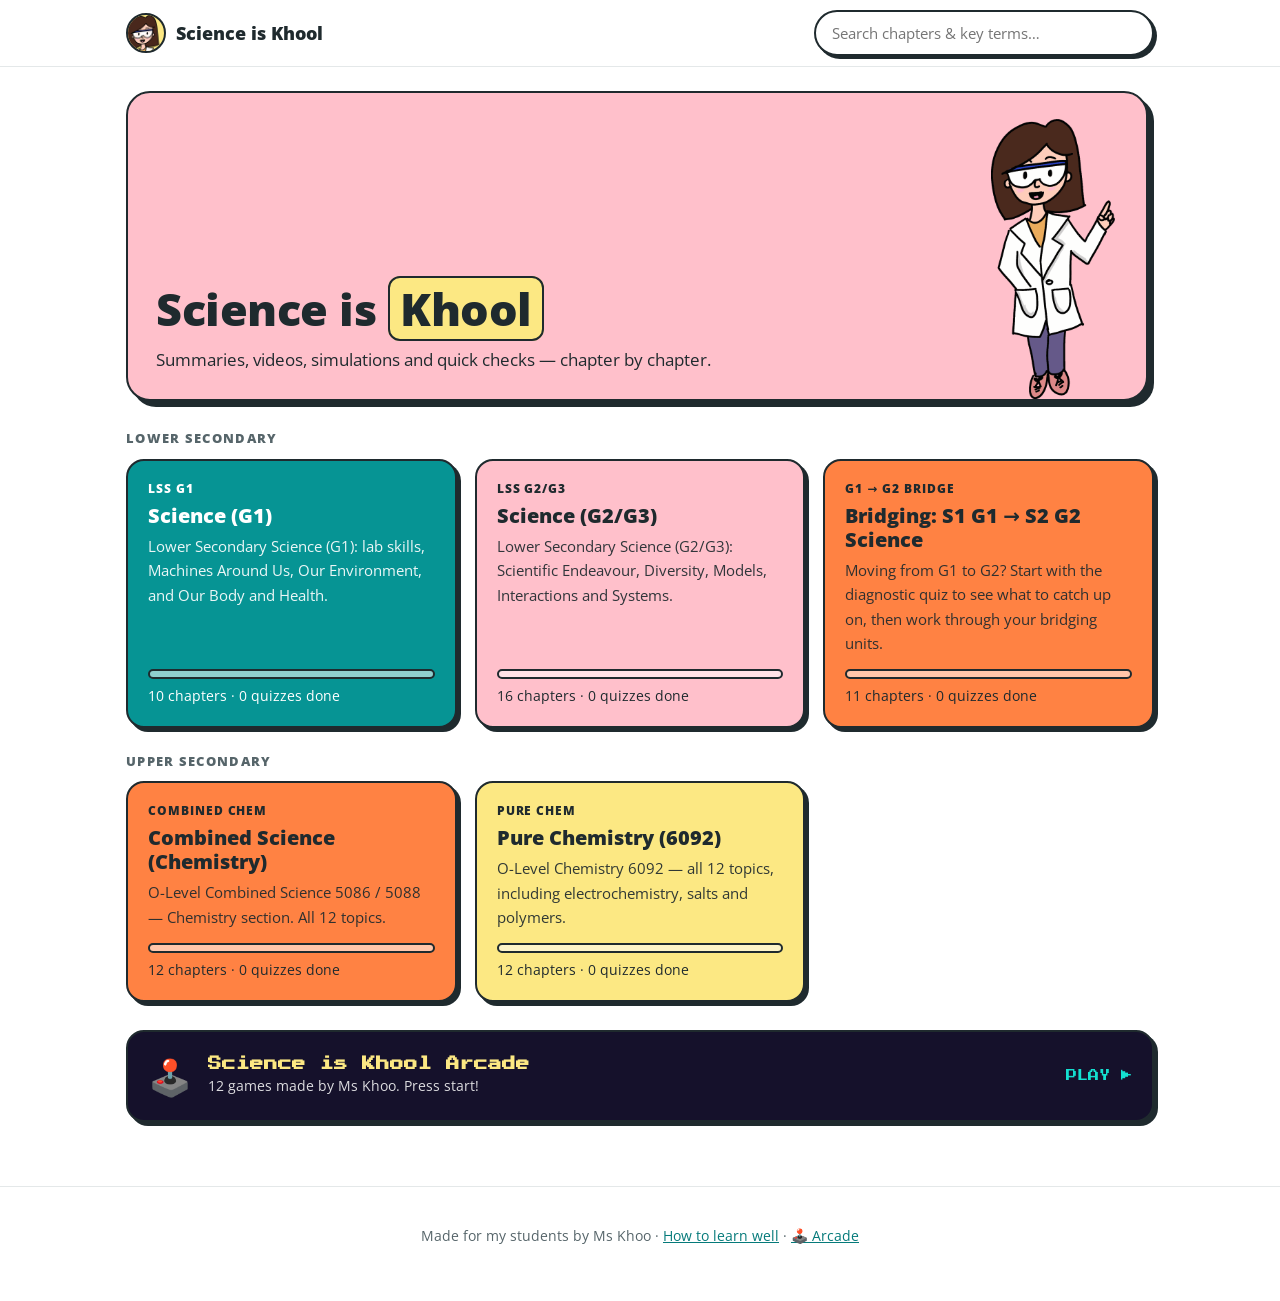
==== index.html @ 7b704f18 "added smog invaders" ====
<!doctype html>
<html lang="en">
<head>
  <meta charset="utf-8">
  <meta name="viewport" content="width=device-width, initial-scale=1">
  <title>Science is Khool</title>
  <meta name="referrer" content="strict-origin-when-cross-origin">
  <meta name="description" content="Chapter summaries, videos, simulations and quizzes for secondary science and chemistry.">
  <link rel="icon" type="image/png" href="assets/img/favicon.png">
  <link rel="preconnect" href="https://fonts.googleapis.com">
  <link rel="preconnect" href="https://fonts.gstatic.com" crossorigin>
  <link href="https://fonts.googleapis.com/css2?family=Open+Sans:wght@300;400;600;700;800&family=Press+Start+2P&display=swap" rel="stylesheet">
  <link rel="stylesheet" href="assets/style.css?v=20261013a">
</head>
<body>
  <header class="topbar">
    <div class="topbar-inner">
      <a class="brand" href="#/">
        <img src="assets/img/head.png" alt="">
        <span>Science is Khool</span>
      </a>
      <div class="search-wrap">
        <input id="search" type="search" placeholder="Search chapters &amp; key terms…" aria-label="Search chapters and key terms" autocomplete="off">
        <div id="search-results" class="search-results" hidden></div>
      </div>
    </div>
  </header>

  <main id="app" tabindex="-1"></main>

  <footer class="footer">
    <p>Made for my students by Ms Khoo · <a href="#/how-to-learn">How to learn well</a> · <a href="#/arcade">🕹️ Arcade</a></p>
  </footer>

  <!-- Content. To update the site, edit the files in /data.
       After any change, bump the ?v= number below (e.g. 20261004b -> 20261005a)
       so students' browsers load the new version instead of an old saved copy. -->
  <script src="data/site.js?v=20261013a"></script>
  <script src="data/g1-science.js?v=20261013a"></script>
  <script src="data/g2g3-science.js?v=20261013a"></script>
  <script src="data/bridge-g1g2.js?v=20261013a"></script>
  <script src="data/combined-chem.js?v=20261013a"></script>
  <script src="data/pure-chem.js?v=20261013a"></script>
  <script src="data/recall.js?v=20261013a"></script>
  <script src="data/spelling.js?v=20261013a"></script>
  <script src="data/arcade.js?v=20261013a"></script>
  <script src="assets/app.js?v=20261013a"></script>
</body>
</html>
---- assets/style.css ----
/* Science is Khool — Tropical Punch theme
   Colours: Mango #FF8243 · Papaya #FFC0CB · Pineapple #FCE883 · Teal #069494 */
:root {
  --orange: #FF8243;
  --pink: #FFC0CB;
  --yellow: #FCE883;
  --teal: #069494;
  --teal-ink: #057A7A;      /* deeper teal for small text/links (passes contrast) */
  --orange-tint: #FFE6DA;
  --pink-tint: #FFEEF1;
  --yellow-tint: #FEF8D9;
  --teal-tint: #DDF2F2;
  --ink: #1F2A2E;
  --muted: #56656A;
  --line: #E4E8E9;
  --bg: #FFFFFF;
  --outline: 2.5px solid var(--ink);
  --pop: 4px 4px 0 var(--ink);
  --radius: 18px;
}
* { box-sizing: border-box; }
html { scroll-padding-top: 130px; }
body { margin: 0; background: var(--bg); color: var(--ink); font: 16px/1.6 "Open Sans", system-ui, -apple-system, "Segoe UI", sans-serif; }
h1, h2, h3 { font-weight: 800; line-height: 1.2; margin: 0 0 .5em; }
h1 { font-size: clamp(1.8rem, 4.6vw, 2.8rem); letter-spacing: -.01em; }
h2 { font-size: 1.45rem; }
h3 { font-size: 1.08rem; }
a { color: var(--teal-ink); }
.muted { color: var(--muted); }
.small { font-size: .875rem; }

/* ---------- top bar ---------- */
.topbar { position: sticky; top: 0; z-index: 20; background: rgba(255,255,255,.94); backdrop-filter: blur(8px); border-bottom: 1px solid var(--line); }
.topbar-inner { max-width: 1060px; margin: 0 auto; padding: 10px 16px; display: flex; gap: 16px; align-items: center; justify-content: space-between; }
.brand { display: flex; align-items: center; gap: 10px; text-decoration: none; color: var(--ink); font-weight: 800; font-size: 1.15rem; white-space: nowrap; }
.brand img { width: 40px; height: 40px; border-radius: 50%; background: var(--yellow); border: var(--outline); object-fit: cover; }
.search-wrap { position: relative; flex: 1; max-width: 340px; }
#search { width: 100%; padding: 9px 16px; border-radius: 99px; border: var(--outline); background: #fff; color: var(--ink); font: inherit; font-size: .95rem; box-shadow: 3px 3px 0 var(--ink); }
#search:focus { outline: 3px solid var(--yellow); outline-offset: 2px; }
.search-results { position: absolute; right: 0; left: 0; top: calc(100% + 10px); background: #fff; border: var(--outline); border-radius: 14px; box-shadow: var(--pop); overflow: hidden; }
.search-results a { display: flex; flex-direction: column; padding: 9px 14px; text-decoration: none; color: var(--ink); border-bottom: 1px solid var(--line); }
.search-results a:hover { background: var(--yellow-tint); }
@media (max-width: 560px) { .brand span { display: none; } .search-wrap { max-width: none; } }

main { max-width: 1060px; margin: 0 auto; padding: 18px 16px 56px; outline: none; }
.footer { text-align: center; color: var(--muted); font-size: .875rem; padding: 24px 16px 40px; border-top: 1px solid var(--line); }

/* ---------- hero (sticker block) ---------- */
.hero { position: relative; display: grid; grid-template-columns: 1fr auto; align-items: end; gap: 12px;
  background: var(--hero, var(--pink)); border: var(--outline); border-radius: 24px; box-shadow: 6px 6px 0 var(--ink);
  padding: 26px 28px 0; margin: 6px 6px 30px 0; overflow: hidden; }
.hero-text { padding-bottom: 26px; min-width: 0; }
.hero h1 { margin: 0; }
.hero h1 em { font-style: normal; background: var(--yellow); padding: 0 10px; border-radius: 12px; border: var(--outline); white-space: nowrap; }
.hero p { margin: 10px 0 0; font-size: 1.08rem; }
.hero .mascot { width: 130px; max-height: 280px; object-fit: contain; object-position: bottom; display: block; align-self: end; }
.hero.small-hero .mascot { width: 100px; }
.hero .eyebrow { display: inline-block; font-size: .78rem; font-weight: 800; letter-spacing: .08em; text-transform: uppercase; background: #fff; border: 2px solid var(--ink); border-radius: 99px; padding: 2px 10px; margin-bottom: 10px; color: var(--ink); }
.hero .inquiry { font-style: italic; }
@media (max-width: 600px) {
  .hero { grid-template-columns: 1fr; padding: 20px 18px 0; }
  .hero .mascot { width: 84px; justify-self: end; margin-top: -10px; }
  .hero.small-hero .mascot { width: 56px; margin-top: -6px; }
  .hero-text { padding-bottom: 0; }
  .hero.small-hero { grid-template-columns: 1fr auto; padding-bottom: 0; }
  .hero.small-hero .hero-text { padding-bottom: 18px; }
}

/* ---------- home: levels + course stickers ---------- */
.level { margin-top: 26px; }
.level-title { font-size: .82rem; text-transform: uppercase; letter-spacing: .1em; color: var(--muted); font-weight: 800; margin-bottom: 12px; }
.course-grid { display: grid; gap: 18px; grid-template-columns: repeat(auto-fill, minmax(260px, 1fr)); }
.sticker { display: flex; flex-direction: column; gap: 6px; padding: 18px 20px; border-radius: var(--radius); border: var(--outline); box-shadow: var(--pop);
  background: var(--card, #fff); color: var(--card-ink, var(--ink)); text-decoration: none; transition: transform .12s, box-shadow .12s; }
a.sticker:hover { transform: translate(-2px, -2px); box-shadow: 6px 6px 0 var(--ink); }
a.sticker:active { transform: translate(2px, 2px); box-shadow: 1px 1px 0 var(--ink); }
.sticker h3 { margin: 0; font-size: 1.25rem; }
.sticker p { margin: 0; font-size: .95rem; flex: 1; opacity: .92; }
.tag { font-size: .74rem; font-weight: 800; text-transform: uppercase; letter-spacing: .08em; }
.progress { height: 10px; background: rgba(255,255,255,.55); border: 2px solid var(--ink); border-radius: 99px; overflow: hidden; margin-top: 8px; }
.progress span { display: block; height: 100%; background: var(--ink); }
.sticker.soon { box-shadow: none; border-style: dashed; }
.sticker .old-link { color: inherit; font-weight: 700; }
.badge { align-self: flex-start; display: inline-block; font-size: .72rem; font-weight: 800; padding: 2px 10px; border-radius: 99px; background: #fff; color: var(--ink); border: 2px solid var(--ink); vertical-align: middle; }

/* colour themes for stickers */
.c-teal   { --card: var(--teal);   --card-ink: #fff; }
.c-orange { --card: var(--orange); --card-ink: var(--ink); }
.c-yellow { --card: var(--yellow); --card-ink: var(--ink); }
.c-pink   { --card: var(--pink);   --card-ink: var(--ink); }
.c-teal .badge { color: var(--ink); }

/* ---------- course page ---------- */
.crumbs { font-size: .875rem; color: var(--muted); margin-bottom: 14px; }
.crumbs a { color: var(--muted); }
.group-title { margin: 30px 0 12px; font-size: 1.05rem; display: inline-block; background: var(--yellow); padding: 2px 10px; border-radius: 8px; }
.chapter-grid { display: grid; gap: 16px; grid-template-columns: repeat(auto-fill, minmax(290px, 1fr)); }
.chapter-card { flex-direction: row; align-items: center; gap: 14px; padding: 14px 16px; }
.ch-num { flex: none; width: 44px; height: 44px; border-radius: 50%; display: grid; place-items: center; font-weight: 800; font-size: 1.1rem; background: #fff; color: var(--ink); border: 2px solid var(--ink); }
.ch-body { display: flex; flex-direction: column; flex: 1; min-width: 0; }
.ch-body strong { font-size: 1.02rem; line-height: 1.3; }
.ch-body .q-hint { font-size: .82rem; opacity: .85; line-height: 1.35; margin-top: 2px; }
.tick { flex: none; font-size: .78rem; font-weight: 800; color: var(--ink); background: #fff; border: 2px solid var(--ink); padding: 2px 8px; border-radius: 99px; }

/* ---------- chapter page ---------- */
.subnav { position: sticky; top: 66px; z-index: 10; display: flex; gap: 10px; padding: 10px 4px 12px; background: #fff; overflow-x: auto; margin: -12px 0 6px; }
.subnav a { display: flex; align-items: center; gap: 8px; padding: 7px 16px 7px 8px; border-radius: 99px; background: #fff; border: var(--outline); text-decoration: none; color: var(--ink); font-weight: 700; font-size: .92rem; white-space: nowrap; }
.subnav a:hover { background: var(--yellow); }
.subnav a span { width: 24px; height: 24px; border-radius: 50%; background: var(--teal); color: #fff; display: grid; place-items: center; font-size: .75rem; font-weight: 800; }

.block { background: #fff; border: 1px solid var(--line); border-radius: var(--radius); padding: 22px; margin: 18px 0; }
.block-head { display: flex; justify-content: space-between; align-items: center; gap: 12px; margin-bottom: 6px; }
.block-head h2 { margin: 0; display: flex; align-items: center; gap: 10px; }
.block-head h2::before { content: ""; width: 14px; height: 14px; border-radius: 50%; background: var(--dot, var(--teal)); border: 2px solid var(--ink); }
#summary { --dot: var(--teal); } #watch { --dot: var(--orange); } #explore { --dot: var(--yellow); } #check { --dot: var(--pink); }

.objectives { background: var(--yellow-tint); border-radius: 14px; padding: 14px 18px; margin: 12px 0 16px; }
.objectives h3 { margin-bottom: 6px; }
.objectives ul { margin: 0; padding-left: 20px; }
.sum-card { border-left: 5px solid var(--teal); padding: 2px 0 2px 16px; margin: 20px 0; }
.sum-card:nth-of-type(4n+2) { border-left-color: var(--orange); }
.sum-card:nth-of-type(4n+3) { border-left-color: var(--pink); }
.sum-card:nth-of-type(4n+4) { border-left-color: var(--yellow); }
.sum-card ul, .sum-card ol { margin: .3em 0; padding-left: 22px; }
.sum-card li { margin: .25em 0; }
.tip { background: var(--orange-tint); border-radius: 10px; padding: 10px 14px; font-size: .95rem; }
.tip::before { content: "💡 "; }
.table-wrap { overflow-x: auto; margin: 10px 0; }
table { border-collapse: separate; border-spacing: 0; width: 100%; font-size: .93rem; border: 1px solid var(--line); border-radius: 12px; overflow: hidden; }
th, td { padding: 8px 12px; text-align: left; vertical-align: top; border-bottom: 1px solid var(--line); }
tr:last-child td { border-bottom: 0; }
th { background: var(--pink-tint); font-weight: 700; }
td + td, th + th { border-left: 1px solid var(--line); }
.terms { margin-top: 20px; border: 1px solid var(--line); border-radius: 14px; padding: 12px 18px; }
.terms summary { cursor: pointer; font-weight: 800; }
.terms dl { display: grid; gap: 10px; grid-template-columns: repeat(auto-fill, minmax(250px, 1fr)); margin: 12px 0 4px; }
.terms dl div { background: var(--teal-tint); border-radius: 12px; padding: 10px 14px; }
.terms dt { font-weight: 800; }
.terms dd { margin: 0; font-size: .93rem; }
.extra ul { padding-left: 20px; }

.video { position: relative; aspect-ratio: 16/9; border-radius: 16px; overflow: hidden; background: #000; border: var(--outline); }
.video iframe { position: absolute; inset: 0; width: 100%; height: 100%; border: 0; }
.think { background: var(--yellow-tint); border-radius: 12px; padding: 10px 14px; margin: 12px 0; font-size: .95rem; }
.sims { display: grid; gap: 18px; }
.sim { border: 1px solid var(--line); border-radius: 16px; padding: 16px; }
.sim-head { display: flex; justify-content: space-between; align-items: center; gap: 10px; flex-wrap: wrap; }
.sim-frame { aspect-ratio: 4/3; max-height: 640px; width: 100%; border-radius: 12px; background: var(--teal-tint); display: grid; place-items: center; overflow: hidden; border: 2px dashed var(--teal); }
.sim-frame.loaded { display: block; border: var(--outline); }
.sim-frame iframe { width: 100%; height: 100%; border: 0; }

/* buttons */
.btn { display: inline-flex; align-items: center; gap: 6px; padding: 9px 18px; border-radius: 99px; border: var(--outline); background: var(--teal); color: #fff; font: 700 .95rem "Open Sans", sans-serif; cursor: pointer; text-decoration: none; box-shadow: 3px 3px 0 var(--ink); transition: transform .1s, box-shadow .1s; }
.btn:hover { transform: translate(-1px, -1px); box-shadow: 4px 4px 0 var(--ink); }
.btn:active { transform: translate(2px, 2px); box-shadow: 1px 1px 0 var(--ink); }
.btn.small { padding: 5px 13px; font-size: .85rem; }
.btn.ghost { background: #fff; color: var(--ink); }
.btn.sun { background: var(--yellow); color: var(--ink); }
.btn:disabled { opacity: .6; cursor: default; transform: none; }

/* ---------- quiz: outlined bubbles ---------- */
.quiz { padding-left: 0; list-style: none; counter-reset: q; margin: 0; }
.q { counter-increment: q; border-top: 1px solid var(--line); padding: 18px 0; }
.q:first-child { border-top: 0; }
.q-text { font-weight: 700; margin: 0 0 12px; }
.q-text::before { content: counter(q); display: inline-grid; place-items: center; width: 28px; height: 28px; margin-right: 8px; border-radius: 50%; background: var(--pink); border: 2px solid var(--ink); font-weight: 800; font-size: .85rem; }
.opts { display: grid; gap: 10px; }
.opt { display: flex; gap: 12px; align-items: center; text-align: left; padding: 10px 14px; border-radius: 14px; border: var(--outline); background: #fff; color: var(--ink); font: inherit; cursor: pointer; transition: transform .1s, box-shadow .1s, background .1s; }
.opt:hover:not(:disabled) { background: var(--yellow-tint); transform: translate(-1px, -1px); box-shadow: 3px 3px 0 var(--ink); }
.opt .letter { flex: none; width: 30px; height: 30px; border-radius: 50%; border: 2px solid var(--ink); display: grid; place-items: center; font-weight: 800; font-size: .85rem; background: #fff; }
.opt:disabled { cursor: default; }
.opt.correct { background: var(--teal-tint); }
.opt.correct .letter { background: var(--teal); color: #fff; }
.opt.wrong { background: var(--orange-tint); }
.opt.wrong .letter { background: var(--orange); }
.feedback { margin-top: 12px; padding: 10px 14px; border-radius: 12px; font-size: .95rem; }
.feedback.good { background: var(--teal-tint); }
.feedback.bad { background: var(--orange-tint); }
.quiz-result { margin-top: 18px; background: var(--pink); border: var(--outline); border-radius: var(--radius); box-shadow: var(--pop); padding: 18px 20px; }
.score { display: flex; align-items: center; gap: 16px; flex-wrap: wrap; margin-bottom: 14px; }
.score .big { font-weight: 800; font-size: 2.3rem; background: #fff; border: var(--outline); border-radius: 16px; padding: 0 14px; }
.score img { width: 54px; }
.submit-form { margin-top: 16px; background: #fff; border-radius: 14px; padding: 14px 16px; border: 2px solid var(--ink); }
.fields { display: grid; gap: 10px; grid-template-columns: repeat(auto-fill, minmax(160px, 1fr)); margin-bottom: 12px; }
.fields label { display: flex; flex-direction: column; font-size: .875rem; font-weight: 700; gap: 4px; }
.fields input, .fields select { padding: 8px 12px; border-radius: 10px; border: 2px solid var(--ink); background: #fff; color: var(--ink); font: inherit; }

.pager { display: flex; justify-content: space-between; gap: 12px; margin-top: 24px; flex-wrap: wrap; }
.pager a { text-decoration: none; font-weight: 700; color: var(--ink); border: var(--outline); border-radius: 99px; padding: 7px 16px; box-shadow: 3px 3px 0 var(--ink); background: #fff; }
.pager a:hover { background: var(--yellow); }

@media print {
  .topbar, .subnav, #watch, #explore, #check, .pager, .footer, .crumbs, [data-print], .hero .mascot { display: none !important; }
  .hero { box-shadow: none; border: 0; background: none; padding: 0; }
  .block { border: 0; padding: 0; }
  .terms { break-inside: avoid; }
}

/* click-to-play video thumbnail */
.video-facade { position: absolute; inset: 0; width: 100%; height: 100%; padding: 0; border: 0; cursor: pointer; background: #000; }
.video-facade img { width: 100%; height: 100%; object-fit: cover; display: block; opacity: .92; }
.video-facade .play { position: absolute; left: 50%; top: 50%; transform: translate(-50%, -50%); width: 78px; height: 78px; border-radius: 50%;
  background: var(--orange); color: var(--ink); border: var(--outline); box-shadow: var(--pop); display: grid; place-items: center; font-size: 1.8rem; padding-left: 6px; transition: transform .12s; }
.video-facade:hover .play { transform: translate(-50%, -50%) scale(1.08); }

/* summary sheet images */
.sheets { display: grid; gap: 16px; margin: 6px 0 18px; }
.sheets.multi { grid-template-columns: repeat(auto-fit, minmax(300px, 1fr)); }
.sheet { margin: 0; border: var(--outline); border-radius: 16px; overflow: hidden; background: #fff; box-shadow: var(--pop); }
.sheet-btn { display: block; position: relative; width: 100%; padding: 0; border: 0; background: #fff; cursor: zoom-in; }
.sheet-btn img { display: block; width: 100%; height: auto; }
.zoom-hint { position: absolute; right: 10px; bottom: 10px; background: var(--ink); color: #fff; font-size: .8rem; font-weight: 700; padding: 4px 10px; border-radius: 99px; opacity: .85; }
.sheet figcaption { display: flex; justify-content: space-between; align-items: center; gap: 10px; padding: 10px 14px; border-top: 2px solid var(--ink); font-weight: 700; font-size: .92rem; background: var(--yellow-tint); }

.viewer { position: fixed; inset: 0; z-index: 100; background: rgba(20, 26, 28, .94); display: flex; flex-direction: column; }
.viewer-bar { display: flex; justify-content: space-between; align-items: center; gap: 10px; padding: 10px 14px; color: #fff; }
.viewer-title { font-weight: 700; overflow: hidden; text-overflow: ellipsis; white-space: nowrap; }
.viewer-tools { display: flex; gap: 8px; flex: none; }
.vbtn { width: 42px; height: 42px; border-radius: 50%; border: 2px solid var(--ink); background: #fff; color: var(--ink); font: 800 1.2rem "Open Sans", sans-serif; display: grid; place-items: center; cursor: pointer; text-decoration: none; }
.vbtn.dl { background: var(--yellow); }
.vbtn.close { background: var(--orange); }
.viewer-stage { flex: 1; overflow: hidden; display: grid; place-items: center; touch-action: none; cursor: grab; }
.viewer-stage:active { cursor: grabbing; }
.viewer-stage img { max-width: 96vw; max-height: calc(100vh - 110px); transform-origin: center center; user-select: none; background: #fff; border-radius: 6px; }
.vnav { position: absolute; top: 50%; transform: translateY(-50%); width: 46px; height: 46px; border-radius: 50%; border: 2px solid var(--ink); background: var(--yellow); font-size: 1.8rem; line-height: 1; cursor: pointer; }
.vnav.prev { left: 12px; } .vnav.next { right: 12px; }
.viewer-help { text-align: center; color: #cfd6d8; font-size: .8rem; margin: 6px 0 10px; }
@media print { .sheets { display: none; } }

/* several videos in one chapter */
.videos { display: grid; gap: 22px; }
.videos.multi { grid-template-columns: repeat(auto-fit, minmax(300px, 1fr)); }
.video-label { margin: 0 0 8px; font-size: 1rem; }
.video-item .think { margin-bottom: 0; }

/* chapter-specific mascot poses (wider drawings with speech bubbles) */
.hero.small-hero .mascot.pose { width: auto; height: 230px; max-width: 280px; max-height: none; }
.score img { width: auto; height: 120px; }
@media (max-width: 600px) {
  .hero.small-hero .mascot.pose { height: 120px; max-width: 150px; margin-top: -6px; }
  .score img { height: 90px; }
}

/* bridging course: study links + diagnostic plan */
.study-links { margin: 6px 0 18px; }
.study-links h3 { margin-bottom: 10px; }
.link-cards { display: grid; gap: 12px; grid-template-columns: repeat(auto-fill, minmax(240px, 1fr)); }
.link-card { display: flex; flex-direction: column; gap: 4px; padding: 14px 16px; border: var(--outline); border-radius: 16px; background: var(--yellow-tint); color: var(--ink); text-decoration: none; box-shadow: 3px 3px 0 var(--ink); transition: transform .1s, box-shadow .1s; }
.link-card:hover { transform: translate(-1px, -1px); box-shadow: 4px 4px 0 var(--ink); background: var(--yellow); }
.link-card .link-status { color: var(--teal-ink); font-weight: 700; }
.diag { background: #fff; border: 2px solid var(--ink); border-radius: 14px; padding: 14px 16px; margin-top: 14px; }
.diag ul { list-style: none; padding: 0; margin: 0 0 8px; display: grid; gap: 8px; }
.diag li { display: flex; align-items: center; gap: 12px; padding: 8px 10px; border-radius: 12px; }
.diag li.ok { background: var(--teal-tint); }
.diag li.todo { background: var(--orange-tint); }
.diag-mark { flex: none; width: 28px; height: 28px; border-radius: 50%; border: 2px solid var(--ink); display: grid; place-items: center; font-weight: 800; background: #fff; }
.diag li.ok .diag-mark { background: var(--teal); color: #fff; }
.diag li.todo .diag-mark { background: var(--orange); }
.diag-name { flex: 1; display: flex; flex-direction: column; min-width: 0; }

/* ---------- recall warm-up + spelling ---------- */
.recall { background: var(--yellow-tint); }
.recall .opt { background: #fff; }
.recall-done { margin-top: 14px; padding: 12px 16px; border: var(--outline); border-radius: 14px; background: #fff; display: flex; flex-wrap: wrap; gap: 10px; align-items: center; }
.part { margin: 22px 0 4px; font-size: 1.05rem; color: var(--teal-ink); }
.part:first-child { margin-top: 0; }
.spell-hint { margin: -6px 0 10px; }
.spell-row { display: flex; gap: 10px; flex-wrap: wrap; }
.spell-row input { flex: 1 1 220px; min-width: 0; font: inherit; font-size: 1.05rem; padding: 10px 14px; border: var(--outline); border-radius: 14px; background: #fff; color: var(--ink); }
.spell-row input:focus { outline: 3px solid var(--yellow); outline-offset: 1px; }
.spell-row input.ok { background: var(--teal-tint); }
.spell-row input.no { background: var(--orange-tint); }
.recall-done[hidden] { display: none; }

/* ---------- home: arcade banner ---------- */
.arcade-banner { display: flex; align-items: center; gap: 16px; margin: 28px 0 8px; padding: 16px 20px; border-radius: var(--radius); border: var(--outline); box-shadow: var(--pop);
  background: #15112B; color: #fff; text-decoration: none; transition: transform .1s, box-shadow .1s; }
.arcade-banner:hover { transform: translate(-2px, -2px); box-shadow: 6px 6px 0 var(--ink); }
.arcade-banner strong { display: block; font-family: "Press Start 2P", monospace; font-size: .85rem; line-height: 1.6; color: var(--yellow); }
.arcade-banner .small { display: block; opacity: .85; }
.ab-joy { font-size: 2.2rem; }
.ab-go { margin-left: auto; font-family: "Press Start 2P", monospace; font-size: .7rem; color: #14E0D0; white-space: nowrap; }

/* ---------- arcade page ---------- */
body.arcade-mode { background: #0E0B1F; color: #EDE9FF; }
body.arcade-mode .topbar { background: rgba(14,11,31,.94); border-bottom-color: #2A2450; }
body.arcade-mode .brand { color: #fff; }
body.arcade-mode .footer { color: #A9A3C9; }
body.arcade-mode .footer a { color: #14E0D0; }
body.no-scroll { overflow: hidden; }
.px { font-family: "Press Start 2P", monospace; letter-spacing: .02em; }
.arcade { position: relative; padding: 8px 0 24px; }
.arcade::before { content: ""; position: fixed; inset: 0; pointer-events: none; z-index: 30;
  background: repeating-linear-gradient(to bottom, rgba(255,255,255,.035) 0 1px, transparent 1px 3px); }
.arcade-head { text-align: center; padding: 28px 8px 12px; }
.arcade-head h1 { margin: 10px 0 14px; font-size: clamp(1.15rem, 4.6vw, 2.2rem); line-height: 1.5; color: #fff;
  text-shadow: 0 0 6px #FF6FAE, 0 0 18px #FF6FAE, 3px 3px 0 #FF8243; }
.arcade-head h1 span { color: var(--yellow); text-shadow: 0 0 6px #FCE883, 0 0 20px #FF8243, 3px 3px 0 #069494; font-size: 1.35em; }
.arcade-sub { color: #C9C3EA; margin: 0; }
.blink { color: #14E0D0; font-size: .75rem; margin: 0; animation: blink 1.1s steps(1) infinite; }
@keyframes blink { 50% { opacity: 0; } }
.arcade-filter { display: flex; flex-wrap: wrap; justify-content: center; gap: 10px; margin: 18px 0 26px; }
.px-chip { font: .62rem/1 "Press Start 2P", monospace; padding: 10px 12px; border-radius: 6px; cursor: pointer;
  background: transparent; color: #EDE9FF; border: 2px solid #4A4380; }
.px-chip:hover { border-color: #14E0D0; }
.px-chip.on { background: #14E0D0; border-color: #14E0D0; color: #0E0B1F; }
.cabs { display: grid; grid-template-columns: repeat(auto-fill, minmax(250px, 1fr)); gap: 22px; }
.cab { --neon: #14E0D0; display: flex; flex-direction: column; background: #1A1535; border: 3px solid var(--neon); border-radius: 14px 14px 8px 8px; overflow: hidden;
  box-shadow: 0 0 0 3px #0E0B1F, 0 0 18px color-mix(in srgb, var(--neon) 55%, transparent); transition: transform .12s; }
.cab:hover { transform: translateY(-4px); }
.cab[hidden] { display: none; }
.cab-marquee { background: var(--neon); color: #0E0B1F; font: .72rem/1.5 "Press Start 2P", monospace; text-align: center; padding: 12px 8px; }
.cab-screen { position: relative; margin: 14px 14px 0; aspect-ratio: 4/3; border-radius: 10px; border: 3px solid #000; cursor: pointer; display: grid; place-items: center; overflow: hidden;
  background: radial-gradient(circle at 50% 40%, color-mix(in srgb, var(--neon) 35%, #0B0820) 0%, #0B0820 70%);
  box-shadow: inset 0 0 24px rgba(0,0,0,.8); }
.cab-screen::after { content: ""; position: absolute; inset: 0; background: repeating-linear-gradient(to bottom, rgba(0,0,0,.25) 0 2px, transparent 2px 4px); }
.cab-icon { font-size: 3.4rem; filter: drop-shadow(0 0 10px var(--neon)); }
.cab-press { position: absolute; bottom: 12px; left: 0; right: 0; font: .55rem "Press Start 2P", monospace; color: #fff; animation: blink 1.1s steps(1) infinite; }
.cab-screen:hover .cab-icon, .cab-screen:focus-visible .cab-icon { transform: scale(1.12); }
.cab-body { padding: 14px; display: flex; flex-direction: column; gap: 10px; flex: 1; }
.cab-body p { margin: 0; color: #D9D4F5; font-size: .95rem; line-height: 1.5; }
.cab-tags { display: flex; flex-wrap: wrap; gap: 6px; }
.cab-tags a { font-size: .75rem; font-weight: 700; color: var(--neon); text-decoration: none; border: 1px solid currentColor; border-radius: 99px; padding: 2px 9px; }
.cab-tags a:hover { background: color-mix(in srgb, var(--neon) 18%, transparent); }
.cab-btns { display: flex; gap: 8px; margin-top: auto; }
.px-btn { font: .62rem/1 "Press Start 2P", monospace; padding: 12px 12px; border-radius: 6px; cursor: pointer; text-decoration: none; text-align: center;
  background: var(--neon, #14E0D0); color: #0E0B1F; border: 2px solid var(--neon, #14E0D0); box-shadow: 3px 3px 0 #000; }
.px-btn:active { transform: translate(2px, 2px); box-shadow: 1px 1px 0 #000; }
.px-btn.ghost { background: transparent; color: var(--neon, #14E0D0); }
.cab-btns .px-btn:first-child { flex: 1; }
.arcade-foot { text-align: center; font-size: .6rem; color: #8C86B3; margin-top: 34px; }
.arcade-foot a { color: #FCE883; }
.player { position: fixed; inset: 0; z-index: 100; background: #000; display: flex; flex-direction: column; }
.player-bar { display: flex; align-items: center; justify-content: space-between; gap: 10px; padding: 10px 12px; background: #0E0B1F; border-bottom: 3px solid #14E0D0; color: #FCE883; font-size: .7rem; }
.player-btns { display: flex; gap: 8px; }
.player iframe { flex: 1; width: 100%; border: 0; background: #fff; }
@media (prefers-reduced-motion: reduce) { .blink, .cab-press { animation: none; } .cab:hover { transform: none; } }
@media (max-width: 520px) { .player-bar > .px { font-size: .55rem; } .ab-go { display: none; } }
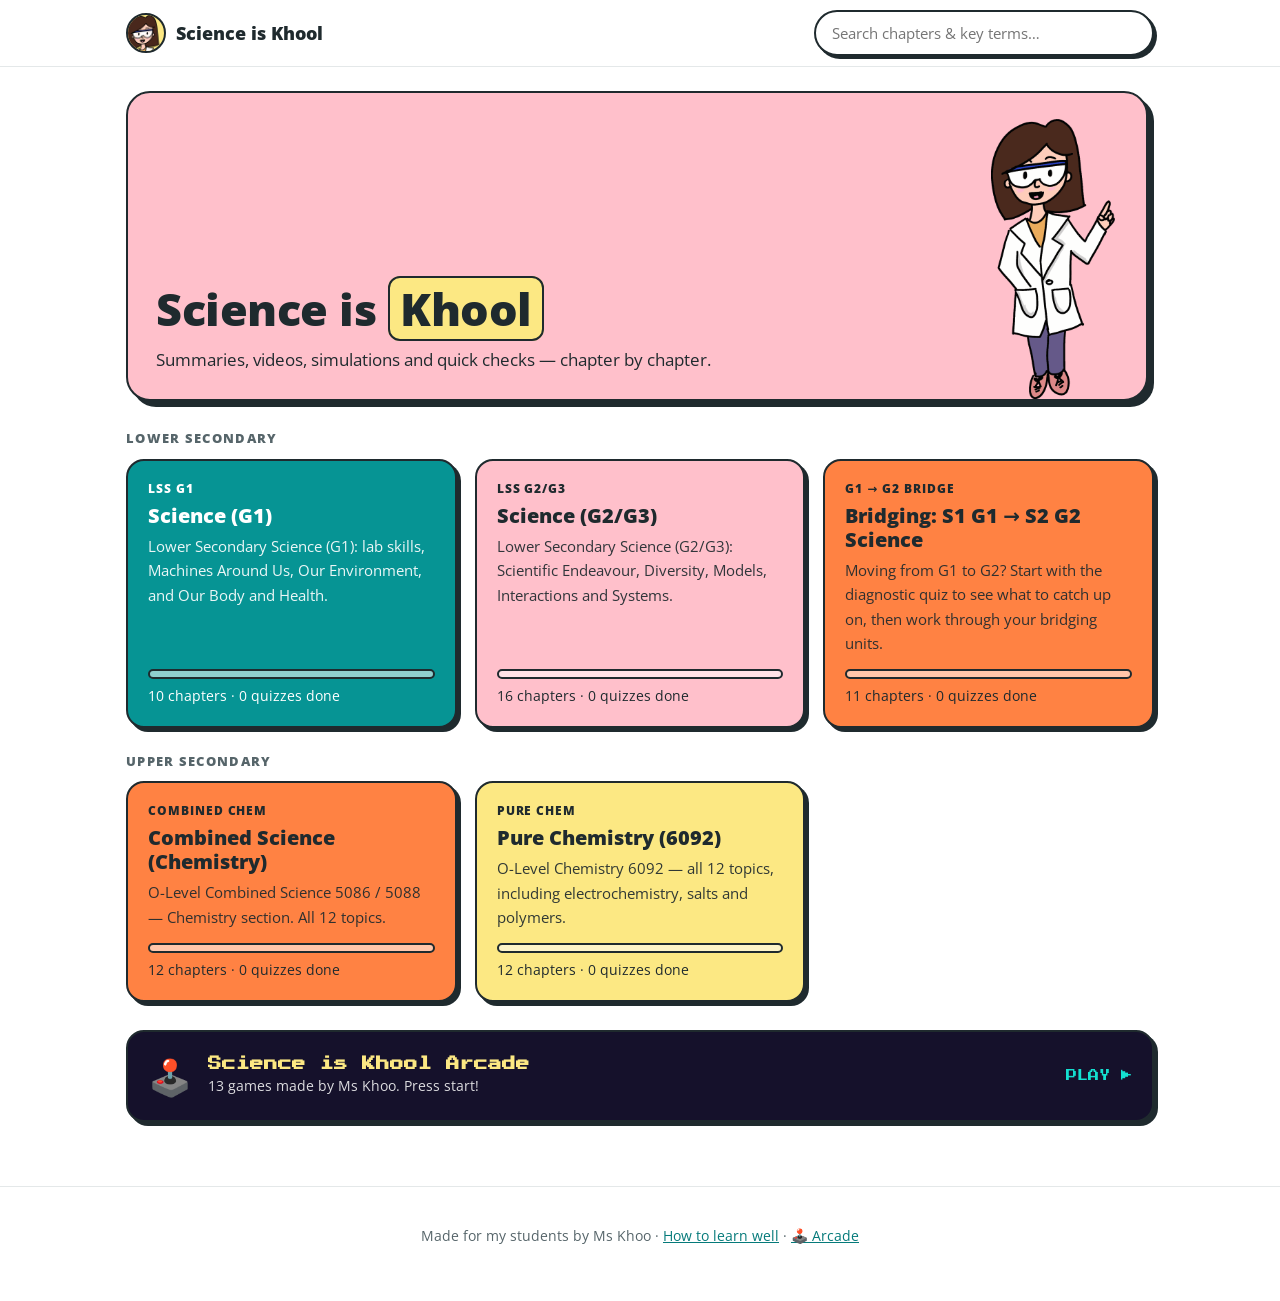
==== commit 18365938: "updated arcade" ====
--- a/index.html
+++ b/index.html
@@ -10,7 +10,7 @@
   <link rel="preconnect" href="https://fonts.googleapis.com">
   <link rel="preconnect" href="https://fonts.gstatic.com" crossorigin>
   <link href="https://fonts.googleapis.com/css2?family=Open+Sans:wght@300;400;600;700;800&family=Press+Start+2P&display=swap" rel="stylesheet">
-  <link rel="stylesheet" href="assets/style.css?v=20261013a">
+  <link rel="stylesheet" href="assets/style.css?v=20261014a">
 </head>
 <body>
   <header class="topbar">
@@ -35,15 +35,15 @@
   <!-- Content. To update the site, edit the files in /data.
        After any change, bump the ?v= number below (e.g. 20261004b -> 20261005a)
        so students' browsers load the new version instead of an old saved copy. -->
-  <script src="data/site.js?v=20261013a"></script>
-  <script src="data/g1-science.js?v=20261013a"></script>
-  <script src="data/g2g3-science.js?v=20261013a"></script>
-  <script src="data/bridge-g1g2.js?v=20261013a"></script>
-  <script src="data/combined-chem.js?v=20261013a"></script>
-  <script src="data/pure-chem.js?v=20261013a"></script>
-  <script src="data/recall.js?v=20261013a"></script>
-  <script src="data/spelling.js?v=20261013a"></script>
-  <script src="data/arcade.js?v=20261013a"></script>
-  <script src="assets/app.js?v=20261013a"></script>
+  <script src="data/site.js?v=20261014a"></script>
+  <script src="data/g1-science.js?v=20261014a"></script>
+  <script src="data/g2g3-science.js?v=20261014a"></script>
+  <script src="data/bridge-g1g2.js?v=20261014a"></script>
+  <script src="data/combined-chem.js?v=20261014a"></script>
+  <script src="data/pure-chem.js?v=20261014a"></script>
+  <script src="data/recall.js?v=20261014a"></script>
+  <script src="data/spelling.js?v=20261014a"></script>
+  <script src="data/arcade.js?v=20261014a"></script>
+  <script src="assets/app.js?v=20261014a"></script>
 </body>
 </html>
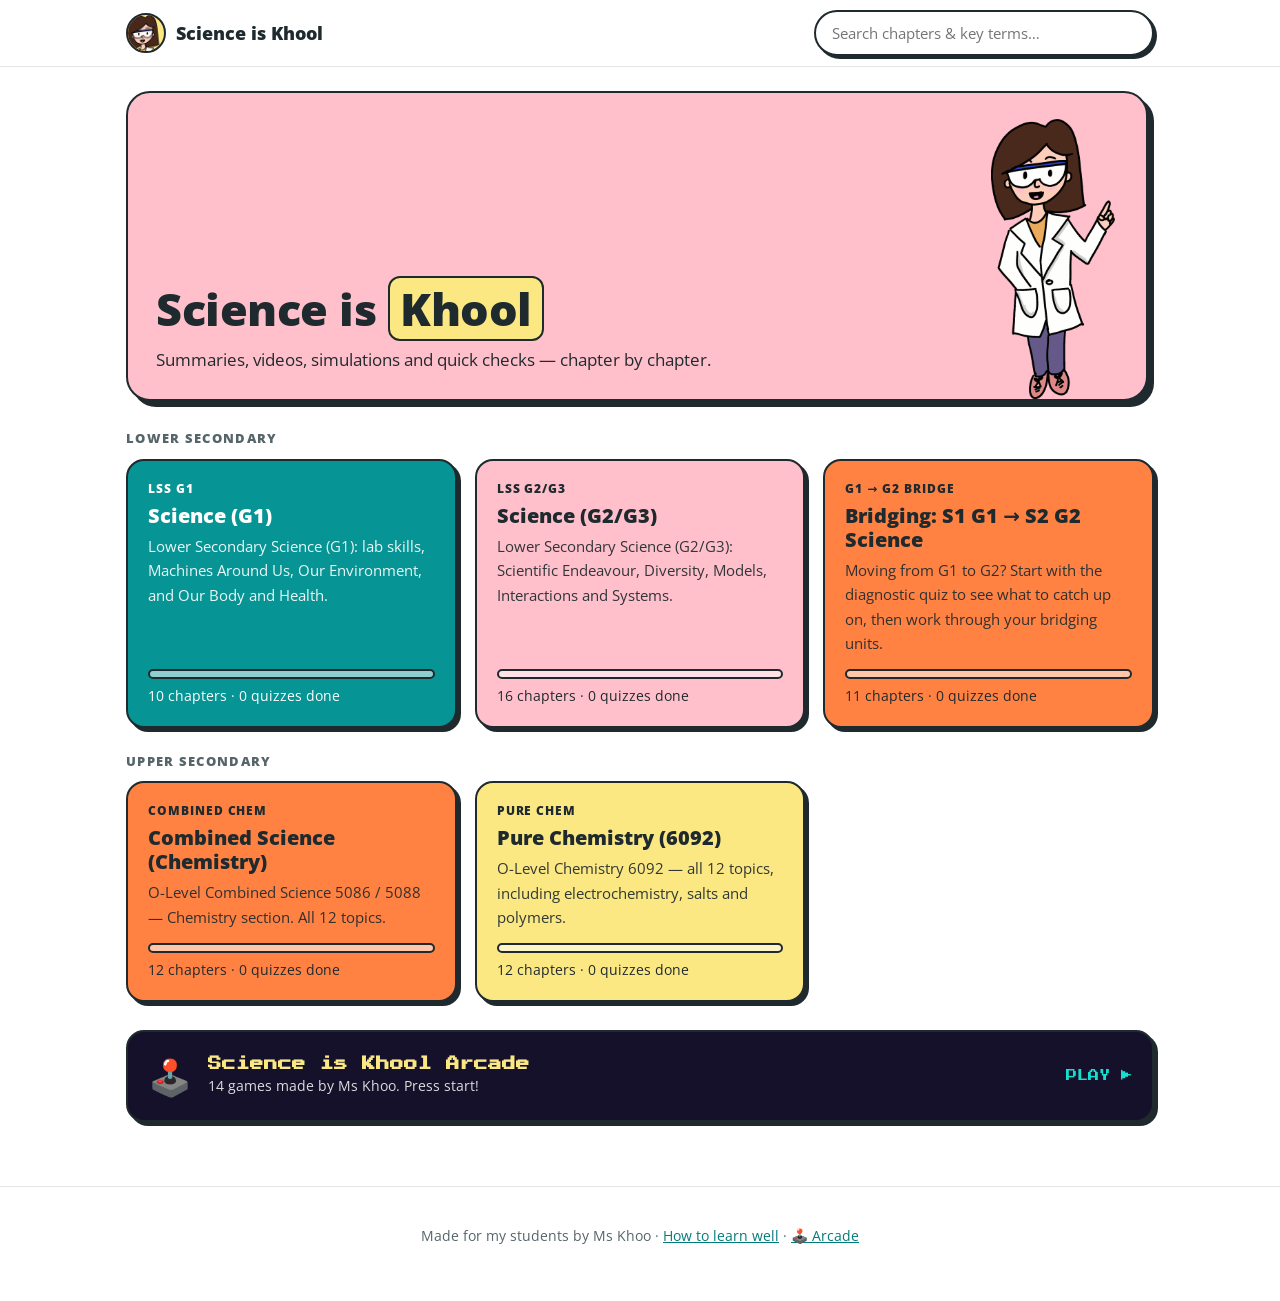
==== commit cb83e809: "updated microscope game" ====
--- a/index.html
+++ b/index.html
@@ -10,7 +10,7 @@
   <link rel="preconnect" href="https://fonts.googleapis.com">
   <link rel="preconnect" href="https://fonts.gstatic.com" crossorigin>
   <link href="https://fonts.googleapis.com/css2?family=Open+Sans:wght@300;400;600;700;800&family=Press+Start+2P&display=swap" rel="stylesheet">
-  <link rel="stylesheet" href="assets/style.css?v=20261014a">
+  <link rel="stylesheet" href="assets/style.css?v=20261014b">
 </head>
 <body>
   <header class="topbar">
@@ -35,15 +35,15 @@
   <!-- Content. To update the site, edit the files in /data.
        After any change, bump the ?v= number below (e.g. 20261004b -> 20261005a)
        so students' browsers load the new version instead of an old saved copy. -->
-  <script src="data/site.js?v=20261014a"></script>
-  <script src="data/g1-science.js?v=20261014a"></script>
-  <script src="data/g2g3-science.js?v=20261014a"></script>
-  <script src="data/bridge-g1g2.js?v=20261014a"></script>
-  <script src="data/combined-chem.js?v=20261014a"></script>
-  <script src="data/pure-chem.js?v=20261014a"></script>
-  <script src="data/recall.js?v=20261014a"></script>
-  <script src="data/spelling.js?v=20261014a"></script>
-  <script src="data/arcade.js?v=20261014a"></script>
-  <script src="assets/app.js?v=20261014a"></script>
+  <script src="data/site.js?v=20261014b"></script>
+  <script src="data/g1-science.js?v=20261014b"></script>
+  <script src="data/g2g3-science.js?v=20261014b"></script>
+  <script src="data/bridge-g1g2.js?v=20261014b"></script>
+  <script src="data/combined-chem.js?v=20261014b"></script>
+  <script src="data/pure-chem.js?v=20261014b"></script>
+  <script src="data/recall.js?v=20261014b"></script>
+  <script src="data/spelling.js?v=20261014b"></script>
+  <script src="data/arcade.js?v=20261014b"></script>
+  <script src="assets/app.js?v=20261014b"></script>
 </body>
 </html>
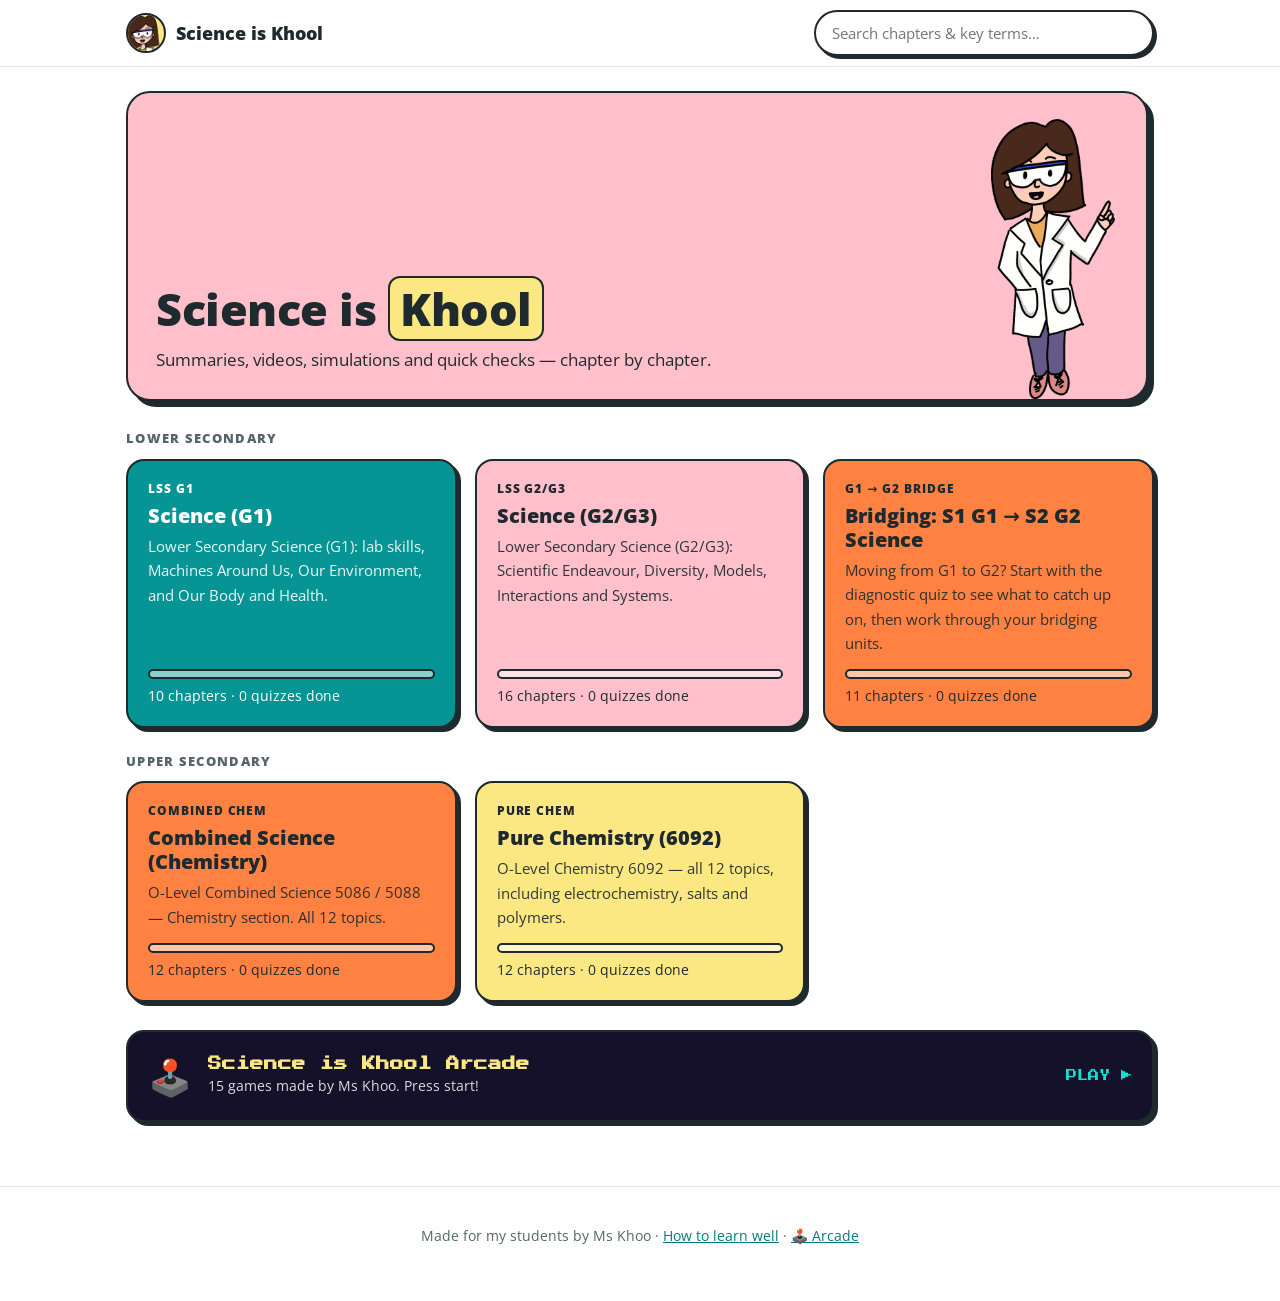
==== commit 9bd5592d: "updated games" ====
--- a/index.html
+++ b/index.html
@@ -10,7 +10,7 @@
   <link rel="preconnect" href="https://fonts.googleapis.com">
   <link rel="preconnect" href="https://fonts.gstatic.com" crossorigin>
   <link href="https://fonts.googleapis.com/css2?family=Open+Sans:wght@300;400;600;700;800&family=Press+Start+2P&display=swap" rel="stylesheet">
-  <link rel="stylesheet" href="assets/style.css?v=20261014b">
+  <link rel="stylesheet" href="assets/style.css?v=20261018a">
 </head>
 <body>
   <header class="topbar">
@@ -35,15 +35,15 @@
   <!-- Content. To update the site, edit the files in /data.
        After any change, bump the ?v= number below (e.g. 20261004b -> 20261005a)
        so students' browsers load the new version instead of an old saved copy. -->
-  <script src="data/site.js?v=20261014b"></script>
-  <script src="data/g1-science.js?v=20261014b"></script>
-  <script src="data/g2g3-science.js?v=20261014b"></script>
-  <script src="data/bridge-g1g2.js?v=20261014b"></script>
-  <script src="data/combined-chem.js?v=20261014b"></script>
-  <script src="data/pure-chem.js?v=20261014b"></script>
-  <script src="data/recall.js?v=20261014b"></script>
-  <script src="data/spelling.js?v=20261014b"></script>
-  <script src="data/arcade.js?v=20261014b"></script>
-  <script src="assets/app.js?v=20261014b"></script>
+  <script src="data/site.js?v=20261018a"></script>
+  <script src="data/g1-science.js?v=20261018a"></script>
+  <script src="data/g2g3-science.js?v=20261018a"></script>
+  <script src="data/bridge-g1g2.js?v=20261018a"></script>
+  <script src="data/combined-chem.js?v=20261018a"></script>
+  <script src="data/pure-chem.js?v=20261018a"></script>
+  <script src="data/recall.js?v=20261018a"></script>
+  <script src="data/spelling.js?v=20261018a"></script>
+  <script src="data/arcade.js?v=20261018a"></script>
+  <script src="assets/app.js?v=20261018a"></script>
 </body>
 </html>
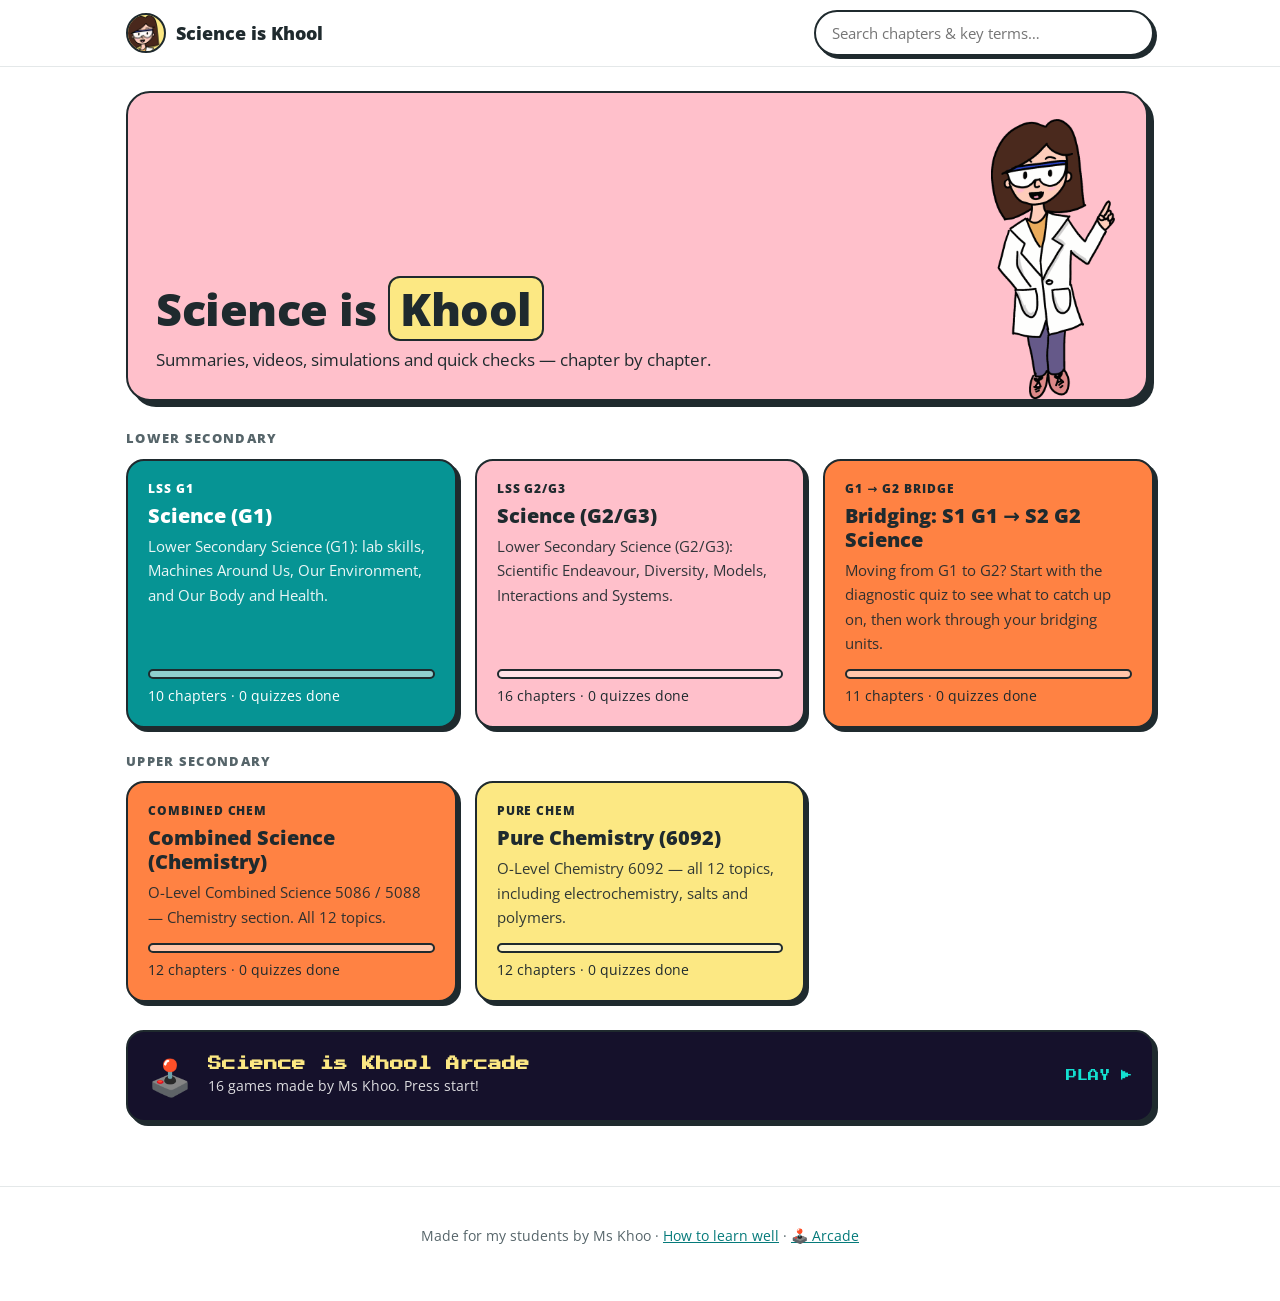
==== commit 25072a23: "Update index.html" ====
--- a/index.html
+++ b/index.html
@@ -10,7 +10,7 @@
   <link rel="preconnect" href="https://fonts.googleapis.com">
   <link rel="preconnect" href="https://fonts.gstatic.com" crossorigin>
   <link href="https://fonts.googleapis.com/css2?family=Open+Sans:wght@300;400;600;700;800&family=Press+Start+2P&display=swap" rel="stylesheet">
-  <link rel="stylesheet" href="assets/style.css?v=20261018a">
+  <link rel="stylesheet" href="assets/style.css?v=20261028a">
 </head>
 <body>
   <header class="topbar">
@@ -35,15 +35,15 @@
   <!-- Content. To update the site, edit the files in /data.
        After any change, bump the ?v= number below (e.g. 20261004b -> 20261005a)
        so students' browsers load the new version instead of an old saved copy. -->
-  <script src="data/site.js?v=20261018a"></script>
-  <script src="data/g1-science.js?v=20261018a"></script>
-  <script src="data/g2g3-science.js?v=20261018a"></script>
-  <script src="data/bridge-g1g2.js?v=20261018a"></script>
-  <script src="data/combined-chem.js?v=20261018a"></script>
-  <script src="data/pure-chem.js?v=20261018a"></script>
-  <script src="data/recall.js?v=20261018a"></script>
-  <script src="data/spelling.js?v=20261018a"></script>
-  <script src="data/arcade.js?v=20261018a"></script>
-  <script src="assets/app.js?v=20261018a"></script>
+  <script src="data/site.js?v=20261028a"></script>
+  <script src="data/g1-science.js?v=20261028a"></script>
+  <script src="data/g2g3-science.js?v=20261028a"></script>
+  <script src="data/bridge-g1g2.js?v=20261028a"></script>
+  <script src="data/combined-chem.js?v=20261028a"></script>
+  <script src="data/pure-chem.js?v=20261028a"></script>
+  <script src="data/recall.js?v=20261028a"></script>
+  <script src="data/spelling.js?v=20261028a"></script>
+  <script src="data/arcade.js?v=20261028a"></script>
+  <script src="assets/app.js?v=20261028a"></script>
 </body>
 </html>
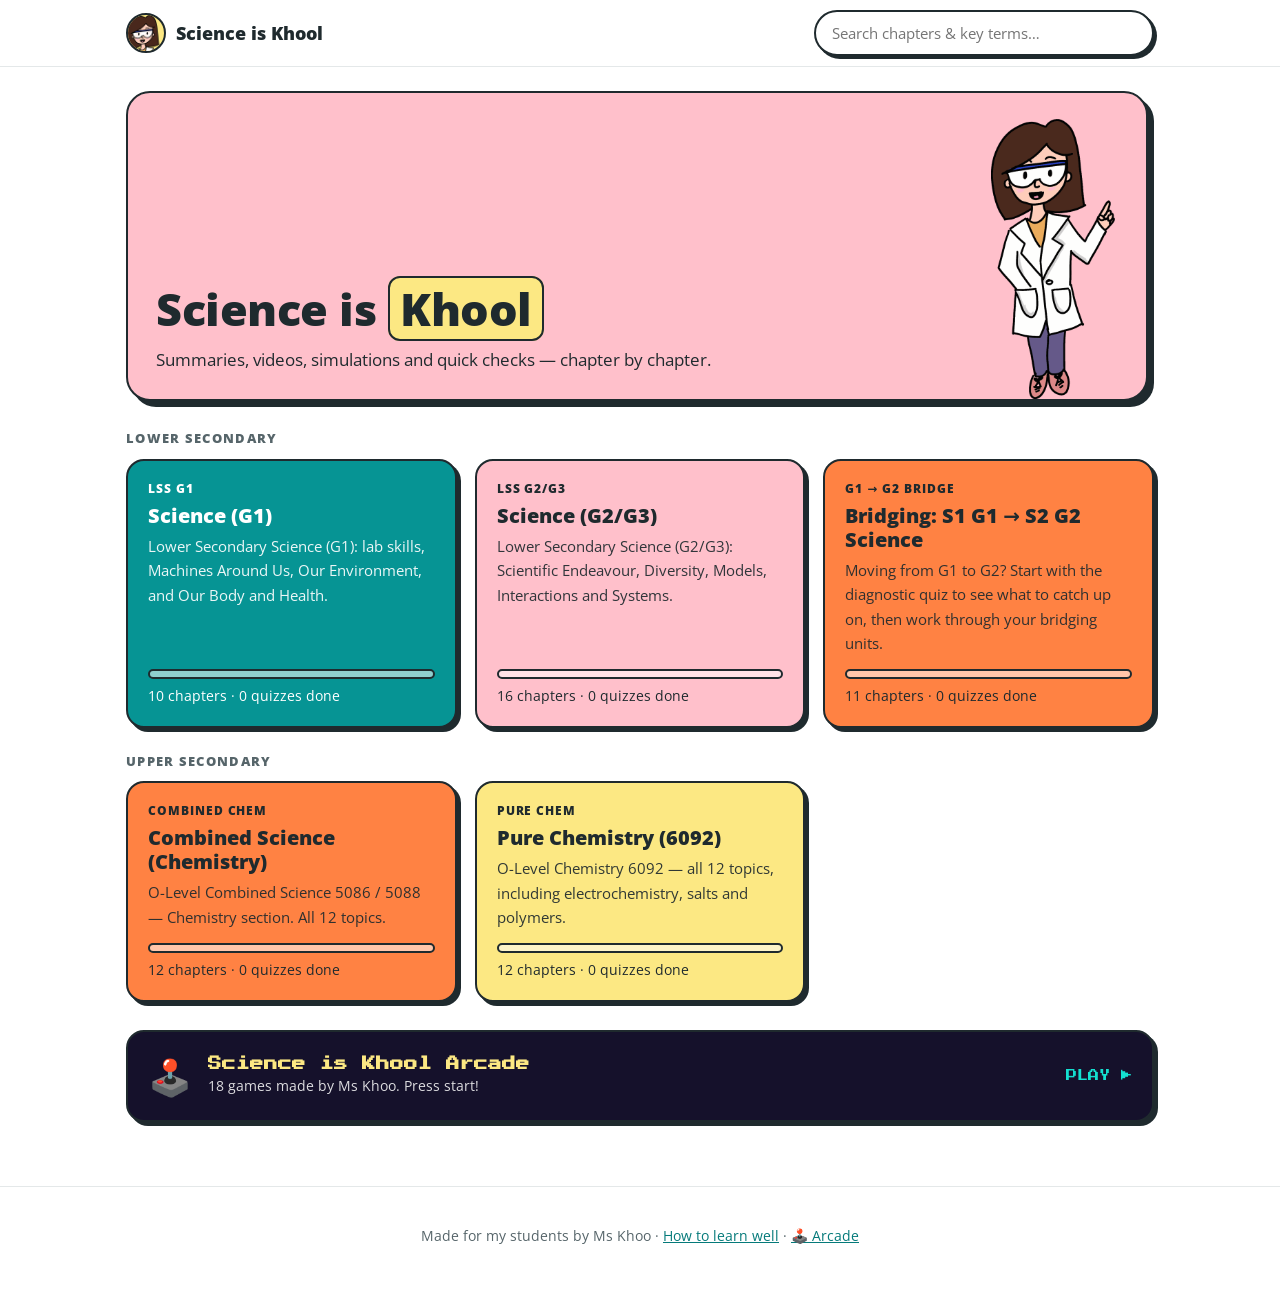
==== commit 7d7026f3: "added new QA and periodic table games" ====
--- a/index.html
+++ b/index.html
@@ -39,11 +39,11 @@
   <script src="data/g1-science.js?v=20261028a"></script>
   <script src="data/g2g3-science.js?v=20261028a"></script>
   <script src="data/bridge-g1g2.js?v=20261028a"></script>
-  <script src="data/combined-chem.js?v=20261028a"></script>
-  <script src="data/pure-chem.js?v=20261028a"></script>
+  <script src="data/combined-chem.js?v=20261031a"></script>
+  <script src="data/pure-chem.js?v=20261031a"></script>
   <script src="data/recall.js?v=20261028a"></script>
   <script src="data/spelling.js?v=20261028a"></script>
-  <script src="data/arcade.js?v=20261028a"></script>
+  <script src="data/arcade.js?v=20261031a"></script>
   <script src="assets/app.js?v=20261028a"></script>
 </body>
 </html>
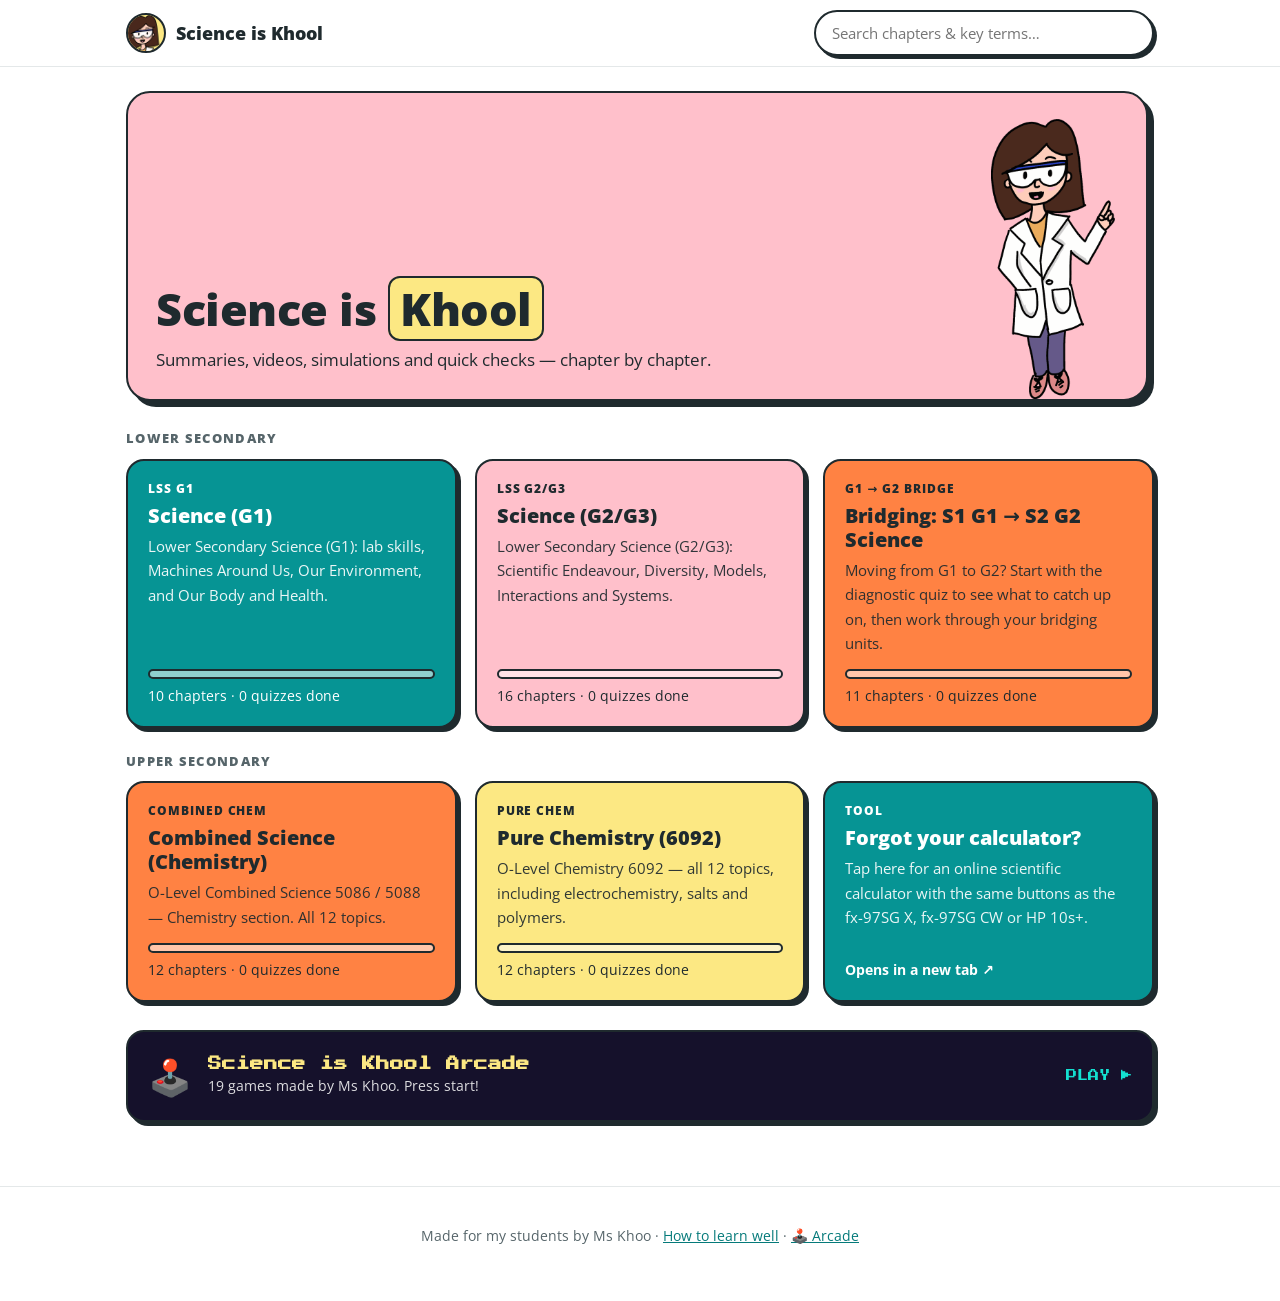
==== commit b719bccf: "added calculator" ====
--- a/index.html
+++ b/index.html
@@ -10,7 +10,7 @@
   <link rel="preconnect" href="https://fonts.googleapis.com">
   <link rel="preconnect" href="https://fonts.gstatic.com" crossorigin>
   <link href="https://fonts.googleapis.com/css2?family=Open+Sans:wght@300;400;600;700;800&family=Press+Start+2P&display=swap" rel="stylesheet">
-  <link rel="stylesheet" href="assets/style.css?v=20261028a">
+  <link rel="stylesheet" href="assets/style.css?v=20261124a">
 </head>
 <body>
   <header class="topbar">
@@ -35,7 +35,7 @@
   <!-- Content. To update the site, edit the files in /data.
        After any change, bump the ?v= number below (e.g. 20261004b -> 20261005a)
        so students' browsers load the new version instead of an old saved copy. -->
-  <script src="data/site.js?v=20261028a"></script>
+  <script src="data/site.js?v=20261124a"></script>
   <script src="data/g1-science.js?v=20261028a"></script>
   <script src="data/g2g3-science.js?v=20261028a"></script>
   <script src="data/bridge-g1g2.js?v=20261028a"></script>
@@ -44,6 +44,6 @@
   <script src="data/recall.js?v=20261028a"></script>
   <script src="data/spelling.js?v=20261028a"></script>
   <script src="data/arcade.js?v=20261031a"></script>
-  <script src="assets/app.js?v=20261028a"></script>
+  <script src="assets/app.js?v=20261124a"></script>
 </body>
 </html>
--- a/assets/style.css
+++ b/assets/style.css
@@ -336,3 +336,6 @@
 .player iframe { flex: 1; width: 100%; border: 0; background: #fff; }
 @media (prefers-reduced-motion: reduce) { .blink, .cab-press { animation: none; } .cab:hover { transform: none; } }
 @media (max-width: 520px) { .player-bar > .px { font-size: .55rem; } .ab-go { display: none; } }
+
+/* ---------- extra link cards on the home page (e.g. calculator) ---------- */
+.tool-card .tool-note { margin-top: auto; padding-top: 8px; font-weight: 700; }
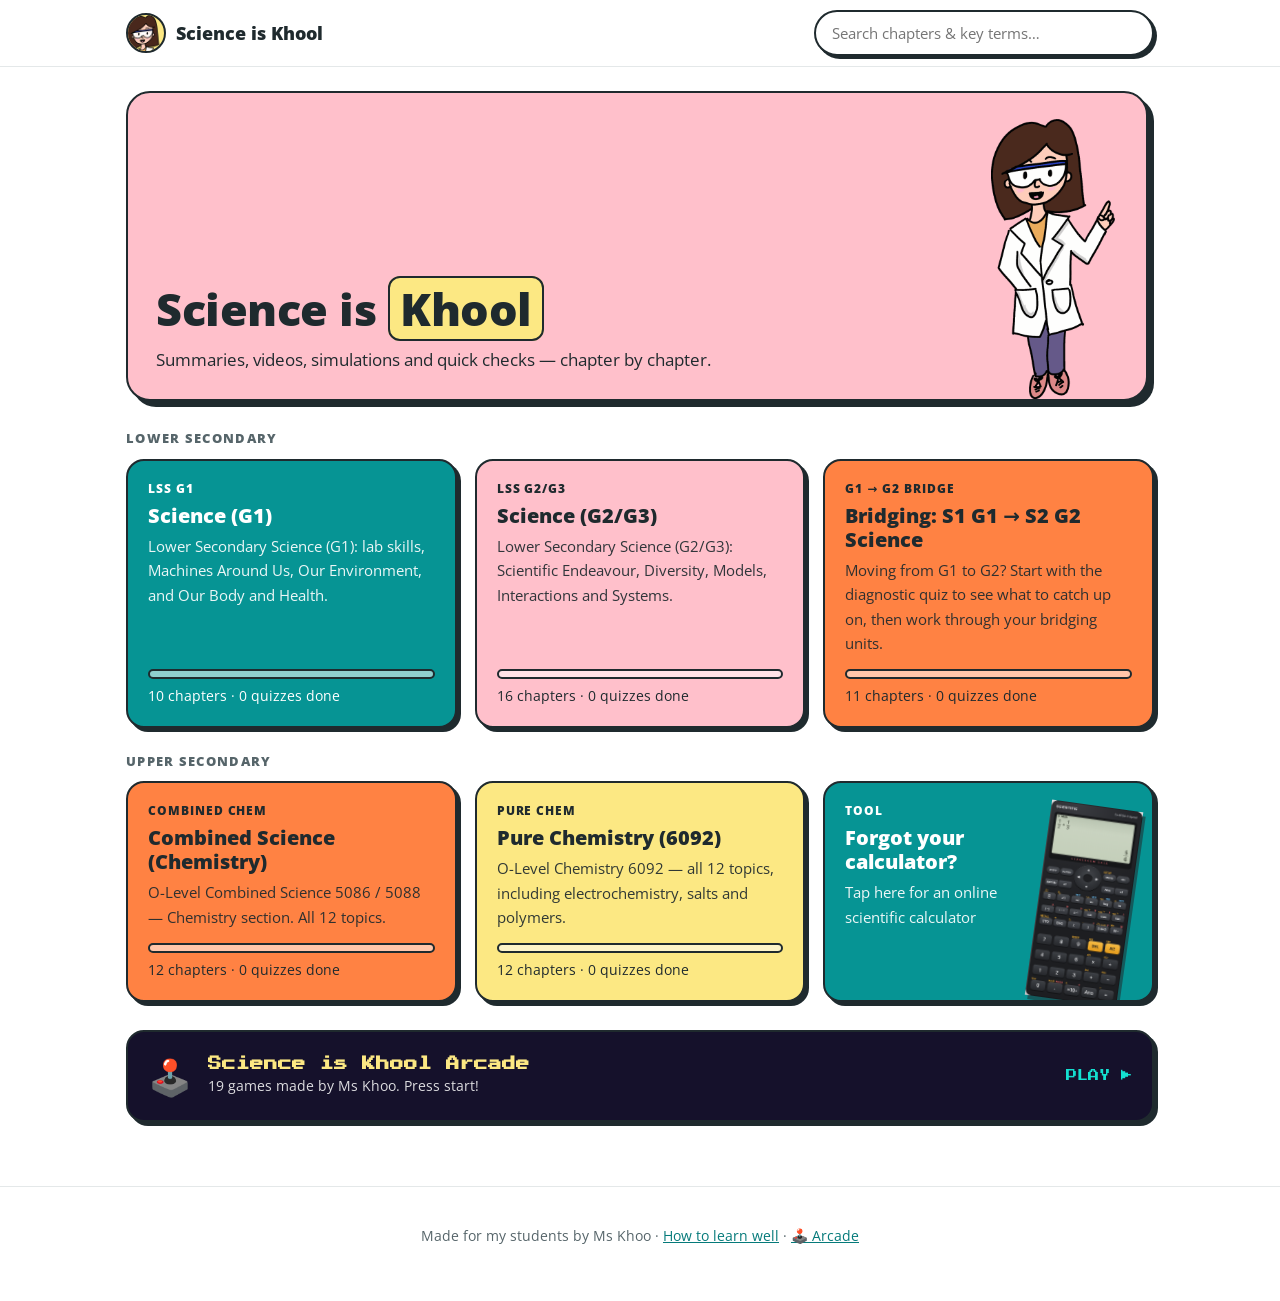
==== commit 906a765d: "updated calculator page" ====
--- a/index.html
+++ b/index.html
@@ -10,7 +10,7 @@
   <link rel="preconnect" href="https://fonts.googleapis.com">
   <link rel="preconnect" href="https://fonts.gstatic.com" crossorigin>
   <link href="https://fonts.googleapis.com/css2?family=Open+Sans:wght@300;400;600;700;800&family=Press+Start+2P&display=swap" rel="stylesheet">
-  <link rel="stylesheet" href="assets/style.css?v=20261124a">
+  <link rel="stylesheet" href="assets/style.css?v=20261126a">
 </head>
 <body>
   <header class="topbar">
@@ -35,7 +35,7 @@
   <!-- Content. To update the site, edit the files in /data.
        After any change, bump the ?v= number below (e.g. 20261004b -> 20261005a)
        so students' browsers load the new version instead of an old saved copy. -->
-  <script src="data/site.js?v=20261124a"></script>
+  <script src="data/site.js?v=20261126a"></script>
   <script src="data/g1-science.js?v=20261028a"></script>
   <script src="data/g2g3-science.js?v=20261028a"></script>
   <script src="data/bridge-g1g2.js?v=20261028a"></script>
@@ -44,6 +44,6 @@
   <script src="data/recall.js?v=20261028a"></script>
   <script src="data/spelling.js?v=20261028a"></script>
   <script src="data/arcade.js?v=20261031a"></script>
-  <script src="assets/app.js?v=20261124a"></script>
+  <script src="assets/app.js?v=20261126a"></script>
 </body>
 </html>
--- a/assets/style.css
+++ b/assets/style.css
@@ -339,3 +339,7 @@
 
 /* ---------- extra link cards on the home page (e.g. calculator) ---------- */
 .tool-card .tool-note { margin-top: auto; padding-top: 8px; font-weight: 700; }
+.tool-card.has-img { position: relative; overflow: hidden; padding-right: 128px; min-height: 170px; }
+.tool-card .tool-img { position: absolute; right: 22px; top: 22px; width: 92px; height: auto; transform: rotate(8deg); filter: drop-shadow(3px 4px 0 rgba(31,42,46,.55)); transition: transform .15s; pointer-events: none; }
+a.tool-card.has-img:hover .tool-img { transform: rotate(4deg) translateY(-4px); }
+@media (prefers-reduced-motion: reduce) { .tool-card .tool-img, a.tool-card.has-img:hover .tool-img { transition: none; transform: rotate(8deg); } }
